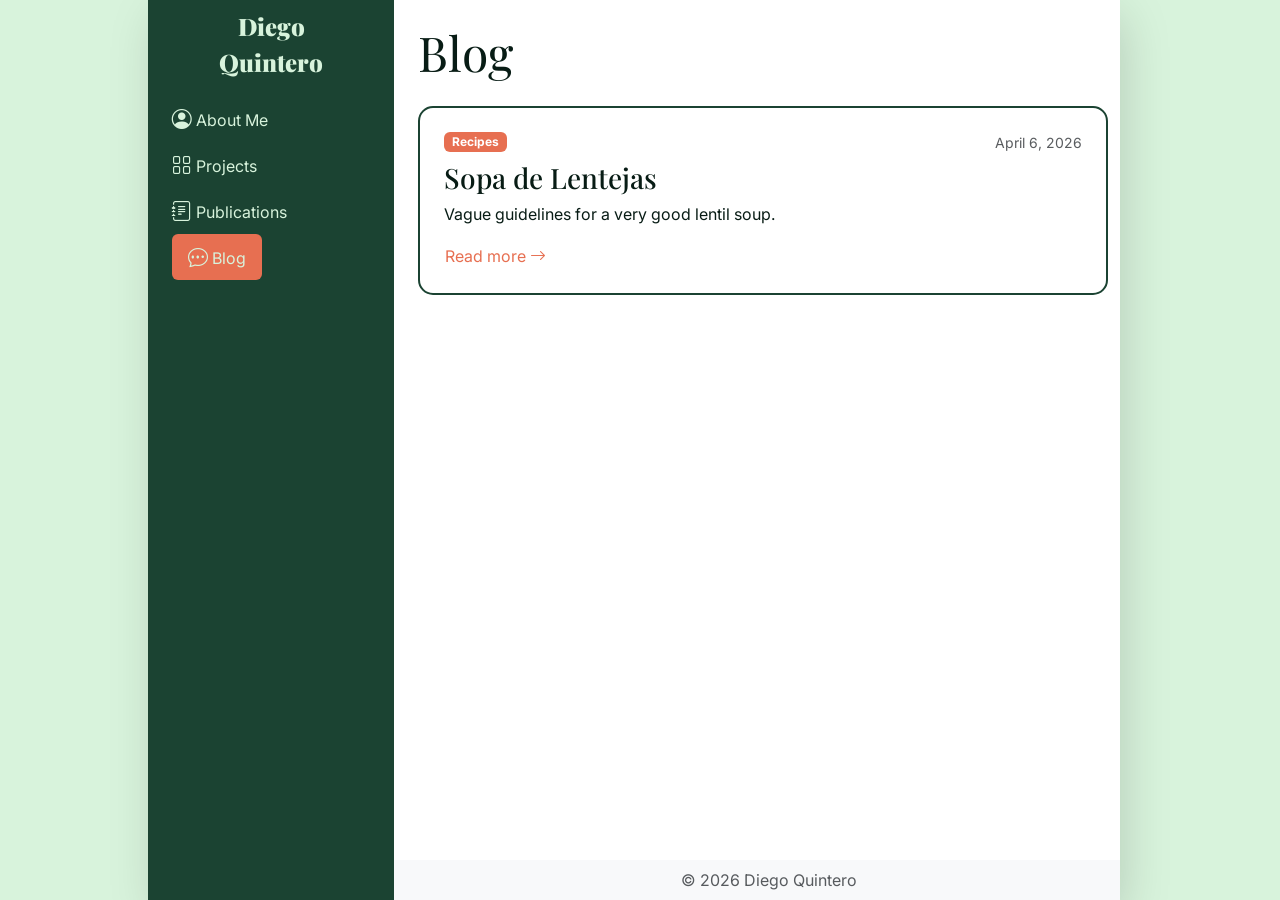
==== blog.html @ bff933f4 "New version" ====
<!DOCTYPE html>
<html lang="en">
    <head>
        <meta charset="utf-8">
        <meta http-equiv="X-UA-Compatible" content="IE=edge">
        <title>Diego Q. | Blog</title>
        <meta name="viewport" content="width=device-width, initial-scale=1">
        <link href="https://cdn.jsdelivr.net/npm/bootstrap@5.1.3/dist/css/bootstrap.min.css" rel="stylesheet">
        <link href="index.css" rel="stylesheet">
    </head>
    <body>
    <div class="container-fluid overflow-hidden d-flex justify-content-center bgcol p-0">
        <div class="col-xl-9 vh-100 bg-white px-sm-0 shadow-lg">
            <div class="row vh-100 overflow-auto">
                <div class="col-12 col-sm-3 col-xl-3 px-sm-2 px-0 bg-dark d-flex sticky-top">
                    <div class="d-flex flex-sm-column flex-row flex-grow-1 align-items-center align-items-sm-center px-3 pt-2 text-white">
                        <a href="index.html" class="d-flex align-items-center pb-sm-3 mb-md-0 text-light text-decoration-none fw-bold container-xs-fluid text-center">
                            <span class="fs-4 container-fluid">D<span class="d-none d-sm-inline">iego<br></span>Q<span class="d-none d-sm-inline">uintero</span> </span>
                        </a>
                        <ul class="nav nav-pills flex-sm-column flex-row flex-nowrap flex-shrink-1 flex-sm-grow-0 flex-grow-1 mb-sm-auto mb-0 justify-content-center align-items-start align-items-sm-start container-fluid" id="menu">
                            <li class="nav-item">
                                <a href="index.html#about" class="nav-link px-sm-0 px-2">
                                    <i class="fs-5 bi-person-circle"></i><span class="ms-1 d-none d-sm-inline">About Me</span>
                                </a>
                            </li>
                            <li>
                                <a href="index.html#projects" class="nav-link px-sm-0 px-2">
                                    <i class="fs-5 bi-grid"></i><span class="ms-1 d-none d-sm-inline">Projects</span></a>
                            </li>
                            <li>
                                <a href="index.html#publications" class="nav-link px-sm-0 px-2">
                                    <i class="fs-5 bi-journal-text"></i><span class="ms-1 d-none d-sm-inline">Publications</span> </a>
                            </li>
                            <li>
                                <a href="blog.html" class="nav-link active" style="background-color: var(--burnt-orange) !important;">
                                    <i class="fs-5 bi-chat-dots"></i><span class="ms-1 d-none d-sm-inline">Blog</span></a>
                            </li>
                        </ul>
                    </div>
                </div>
    
                <div class="col d-flex flex-column h-sm-100 ps-4">
                    <main class="row overflow-auto">
                        <div class="col pt-4 pe-4">
                            <h2 class="display-5 mb-4">Blog</h2>
                            
                            <!-- Blog Entry 1 -->
                            <article class="reveal mb-5 p-4 project-card">
                                <div class="d-flex justify-content-between align-items-start mb-2">
                                    <span class="badge badge-orange">Recipes</span>
                                    <small class="text-muted">April 6, 2026</small>
                                </div>
                                <h3 class="h3">Sopa de Lentejas</h3>
                                <p>Vague guidelines for a very good lentil soup.</p>
                                <a href="blog-entries/receta-sopa-de-lentejas.html" class="btn btn-link p-0 text-decoration-none" style="color: var(--burnt-orange)">Read more <i class="bi bi-arrow-right"></i></a>
                            </article>

                        </div>
                    </main>
                    <footer class="row bg-light py-2 mt-auto">
                        <div class="col text-center">
                            <p class="mb-0 text-muted">&copy; 2026 Diego Quintero</p>
                        </div>
                    </footer>
                </div>
            </div>
        </div>
    </div>
    <script src="script.js"></script>
    </body>
</html>
---- index.css ----
@import url("https://cdn.jsdelivr.net/npm/bootstrap-icons@1.8.0/font/bootstrap-icons.css");
@import url('https://fonts.googleapis.com/css2?family=Inter:wght@400;600&family=Playfair+Display:wght@700;900&display=swap');

:root {
    --forest-green: #1b4332;
    --mint-green: #d8f3dc;
    --burnt-orange: #e76f51;
    --coral: #f4a261;
    --text-dark: #081c15;
}

body {
    font-family: 'Inter', sans-serif;
    color: var(--text-dark);
    background-color: var(--mint-green);
}

h1, h2, h3, h4, h5, h6, .fs-4 {
    font-family: 'Playfair Display', serif;
    font-weight: 900;
    color: var(--text-dark);
}

.bg-dark h1, .bg-dark h2, .bg-dark h3, .bg-dark h4, .bg-dark h5, .bg-dark h6, .bg-dark .fs-4, .bg-dark .nav-link {
    color: var(--mint-green) !important;
}

.bg-dark {
    background-color: var(--forest-green) !important;
}

.bgcol {
    background: var(--mint-green);
}

.nav-link {
    color: var(--mint-green) !important;
    transition: all 0.3s ease;
}

.nav-link:hover {
    color: var(--coral) !important;
    transform: translateX(5px);
}

.btn-primary, .badge-orange {
    background-color: var(--burnt-orange) !important;
    border: none;
    color: white;
}

.btn-primary:hover {
    background-color: var(--coral) !important;
}

footer {
    width: calc(100% + 1.5rem) !important; /* Adjusts for the ps-4 padding */
    margin-left: -1.5rem !important;       /* Pulls it back to the true left edge */
    padding-left: 1.5rem;                  /* Keeps the internal text centered relative to the whole bar */
}

/* Project Cards */
.project-card {
    border: 2px solid var(--forest-green);
    border-radius: 15px;
    transition: transform 0.3s ease, box-shadow 0.3s ease;
    background: white;
}

.project-card:hover {
    transform: translateY(-10px);
    box-shadow: 0 10px 20px rgba(27, 67, 50, 0.2);
}

/* Reveal Animation */
.reveal {
    opacity: 0;
    transform: translateY(30px);
    transition: all 0.8s ease-out;
}

.reveal.active {
    opacity: 1;
    transform: translateY(0);
}

/* Custom Scrollbar */
::-webkit-scrollbar {
    width: 8px;
}
::-webkit-scrollbar-track {
    background: var(--mint-green);
}
::-webkit-scrollbar-thumb {
    background: var(--forest-green);
    border-radius: 10px;
}

@media (min-width: 576px) {
    .h-sm-100 {
        height: 100%;
    }
}

@media (max-width: 576px) {
    .sticky-top.bg-dark {
        height: auto !important;
        /* min-height: 70px; Adjust this to your preferred header height */
        max-height: 70px;
    }
}
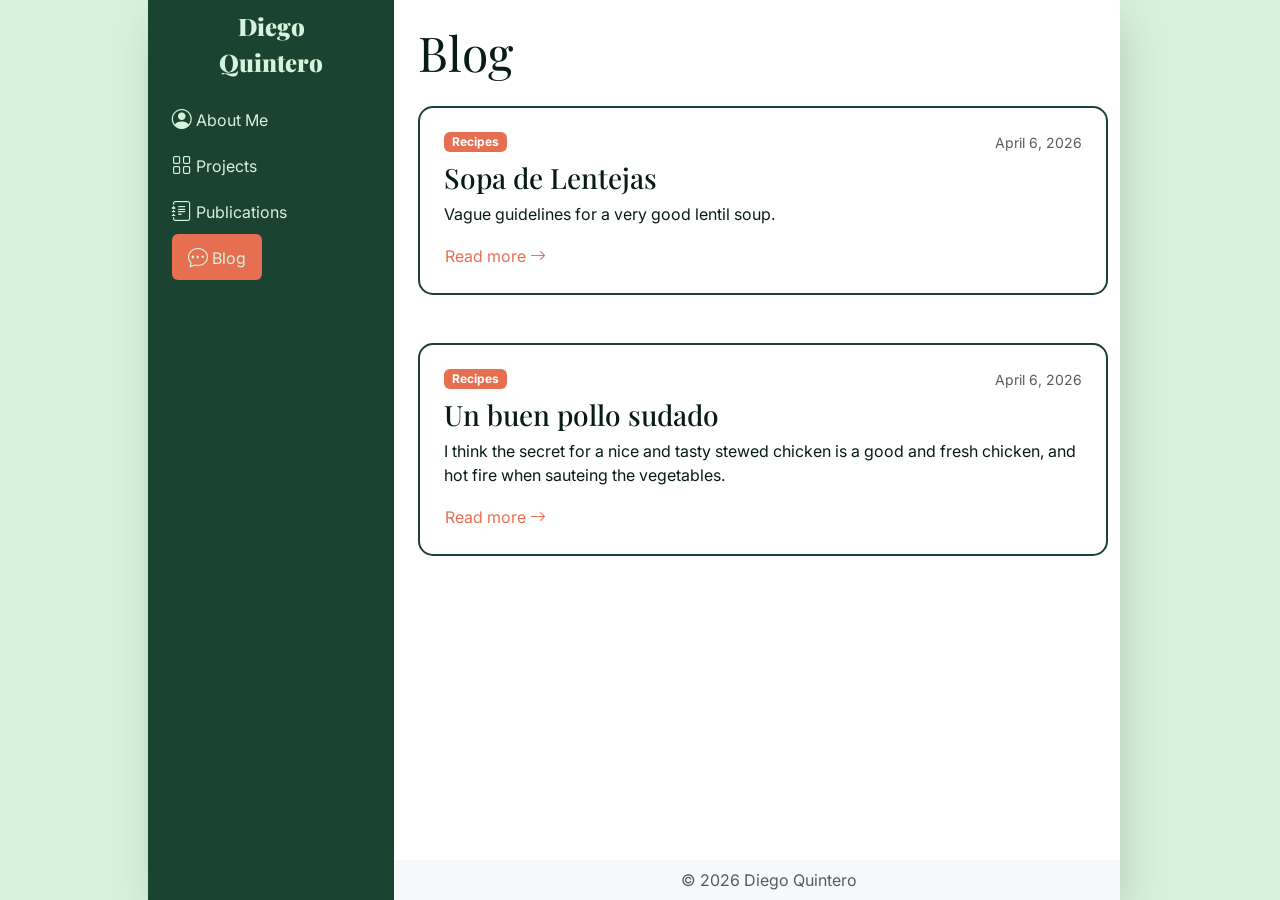
==== commit 9be1127d: "Agregué una receta de pollo sudado" ====
--- a/blog.html
+++ b/blog.html
@@ -55,6 +55,17 @@
                                 <a href="blog-entries/receta-sopa-de-lentejas.html" class="btn btn-link p-0 text-decoration-none" style="color: var(--burnt-orange)">Read more <i class="bi bi-arrow-right"></i></a>
                             </article>
 
+                            <!-- Blog Entry 2 -->
+                            <article class="reveal mb-5 p-4 project-card">
+                                <div class="d-flex justify-content-between align-items-start mb-2">
+                                    <span class="badge badge-orange">Recipes</span>
+                                    <small class="text-muted">April 6, 2026</small>
+                                </div>
+                                <h3 class="h3">Un buen pollo sudado</h3>
+                                <p>I think the secret for a nice and tasty stewed chicken is a good and fresh chicken, and hot fire when sauteing the vegetables.</p>
+                                <a href="blog-entries/receta-pollo-sudado.html" class="btn btn-link p-0 text-decoration-none" style="color: var(--burnt-orange)">Read more <i class="bi bi-arrow-right"></i></a>
+                            </article>
+
                         </div>
                     </main>
                     <footer class="row bg-light py-2 mt-auto">
--- a/index.css
+++ b/index.css
@@ -102,10 +102,9 @@
     }
 }
 
-@media (max-width: 576px) {
+/* @media (max-width: 576px) {
     .sticky-top.bg-dark {
         height: auto !important;
-        /* min-height: 70px; Adjust this to your preferred header height */
         max-height: 70px;
     }
-}+} */
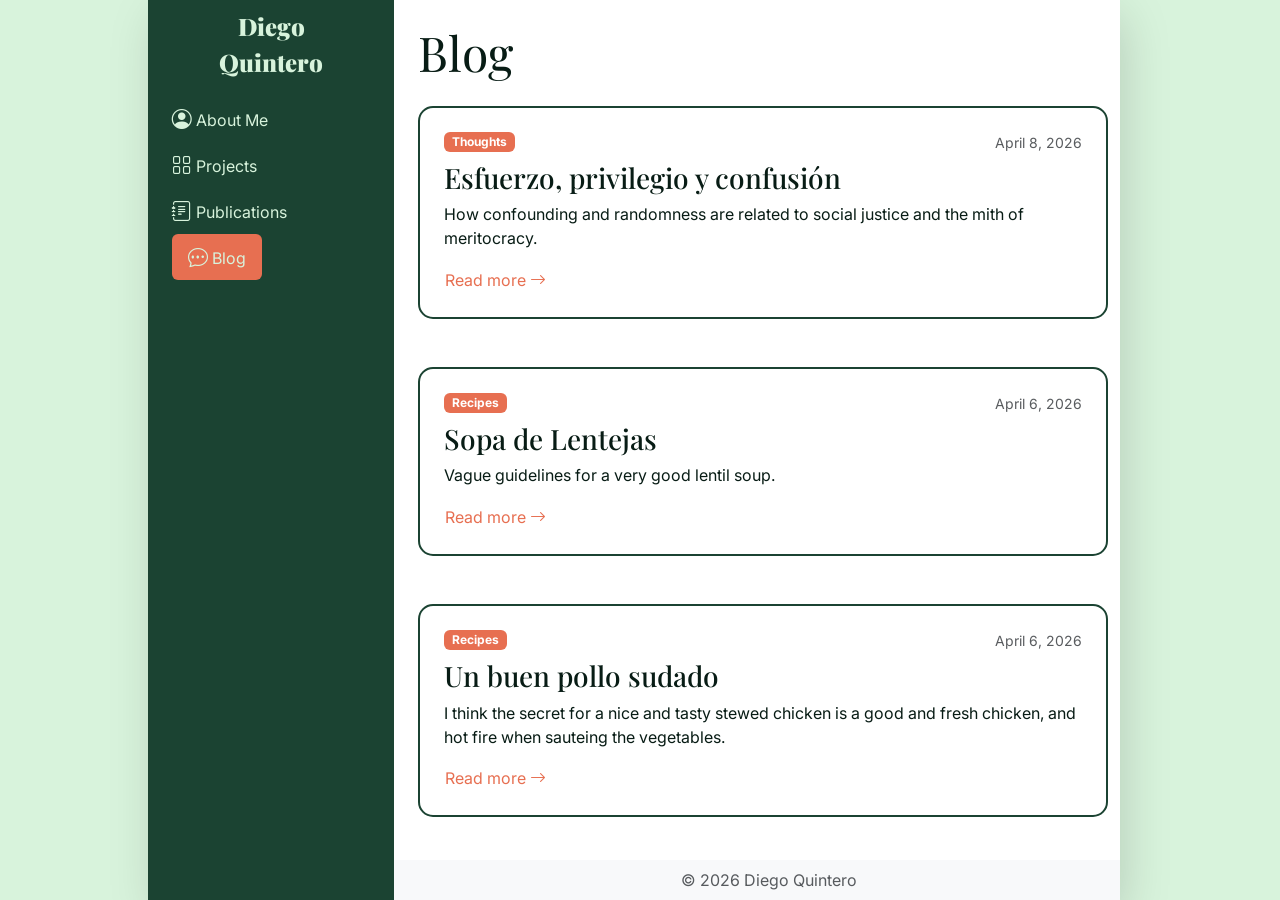
==== commit cc961c66: "Agregué links a receta de pancakes y pesto" ====
--- a/blog.html
+++ b/blog.html
@@ -1,49 +1,73 @@
 <!DOCTYPE html>
 <html lang="en">
-    <head>
-        <meta charset="utf-8">
-        <meta http-equiv="X-UA-Compatible" content="IE=edge">
-        <title>Diego Q. | Blog</title>
-        <meta name="viewport" content="width=device-width, initial-scale=1">
-        <link href="https://cdn.jsdelivr.net/npm/bootstrap@5.1.3/dist/css/bootstrap.min.css" rel="stylesheet">
-        <link href="index.css" rel="stylesheet">
-    </head>
-    <body>
+
+<head>
+    <meta charset="utf-8">
+    <meta http-equiv="X-UA-Compatible" content="IE=edge">
+    <title>Diego Q. | Blog</title>
+    <meta name="viewport" content="width=device-width, initial-scale=1">
+    <link href="https://cdn.jsdelivr.net/npm/bootstrap@5.1.3/dist/css/bootstrap.min.css" rel="stylesheet">
+    <link href="index.css" rel="stylesheet">
+</head>
+
+<body>
     <div class="container-fluid overflow-hidden d-flex justify-content-center bgcol p-0">
         <div class="col-xl-9 vh-100 bg-white px-sm-0 shadow-lg">
             <div class="row vh-100 overflow-auto">
                 <div class="col-12 col-sm-3 col-xl-3 px-sm-2 px-0 bg-dark d-flex sticky-top">
-                    <div class="d-flex flex-sm-column flex-row flex-grow-1 align-items-center align-items-sm-center px-3 pt-2 text-white">
-                        <a href="index.html" class="d-flex align-items-center pb-sm-3 mb-md-0 text-light text-decoration-none fw-bold container-xs-fluid text-center">
-                            <span class="fs-4 container-fluid">D<span class="d-none d-sm-inline">iego<br></span>Q<span class="d-none d-sm-inline">uintero</span> </span>
+                    <div
+                        class="d-flex flex-sm-column flex-row flex-grow-1 align-items-center align-items-sm-center px-3 pt-2 text-white">
+                        <a href="index.html"
+                            class="d-flex align-items-center pb-sm-3 mb-md-0 text-light text-decoration-none fw-bold container-xs-fluid text-center">
+                            <span class="fs-4 container-fluid">D<span class="d-none d-sm-inline">iego<br></span>Q<span
+                                    class="d-none d-sm-inline">uintero</span> </span>
                         </a>
-                        <ul class="nav nav-pills flex-sm-column flex-row flex-nowrap flex-shrink-1 flex-sm-grow-0 flex-grow-1 mb-sm-auto mb-0 justify-content-center align-items-start align-items-sm-start container-fluid" id="menu">
+                        <ul class="nav nav-pills flex-sm-column flex-row flex-nowrap flex-shrink-1 flex-sm-grow-0 flex-grow-1 mb-sm-auto mb-0 justify-content-center align-items-start align-items-sm-start container-fluid"
+                            id="menu">
                             <li class="nav-item">
                                 <a href="index.html#about" class="nav-link px-sm-0 px-2">
-                                    <i class="fs-5 bi-person-circle"></i><span class="ms-1 d-none d-sm-inline">About Me</span>
+                                    <i class="fs-5 bi-person-circle"></i><span class="ms-1 d-none d-sm-inline">About
+                                        Me</span>
                                 </a>
                             </li>
                             <li>
                                 <a href="index.html#projects" class="nav-link px-sm-0 px-2">
-                                    <i class="fs-5 bi-grid"></i><span class="ms-1 d-none d-sm-inline">Projects</span></a>
+                                    <i class="fs-5 bi-grid"></i><span
+                                        class="ms-1 d-none d-sm-inline">Projects</span></a>
                             </li>
                             <li>
                                 <a href="index.html#publications" class="nav-link px-sm-0 px-2">
-                                    <i class="fs-5 bi-journal-text"></i><span class="ms-1 d-none d-sm-inline">Publications</span> </a>
+                                    <i class="fs-5 bi-journal-text"></i><span
+                                        class="ms-1 d-none d-sm-inline">Publications</span> </a>
                             </li>
                             <li>
-                                <a href="blog.html" class="nav-link active" style="background-color: var(--burnt-orange) !important;">
-                                    <i class="fs-5 bi-chat-dots"></i><span class="ms-1 d-none d-sm-inline">Blog</span></a>
+                                <a href="blog.html" class="nav-link active"
+                                    style="background-color: var(--burnt-orange) !important;">
+                                    <i class="fs-5 bi-chat-dots"></i><span
+                                        class="ms-1 d-none d-sm-inline">Blog</span></a>
                             </li>
                         </ul>
                     </div>
                 </div>
-    
+
                 <div class="col d-flex flex-column h-sm-100 ps-4">
                     <main class="row overflow-auto">
                         <div class="col pt-4 pe-4">
                             <h2 class="display-5 mb-4">Blog</h2>
-                            
+
+                            <article class="reveal mb-5 p-4 project-card">
+                                <div class="d-flex justify-content-between align-items-start mb-2">
+                                    <span class="badge badge-orange">Thoughts</span>
+                                    <small class="text-muted">April 8, 2026</small>
+                                </div>
+                                <h3 class="h3">Esfuerzo, privilegio y confusión</h3>
+                                <p>How confounding and randomness are related to social justice and the mith of
+                                    meritocracy.</p>
+                                <a href="blog-entries/privilegio-y-confusion.html"
+                                    class="btn btn-link p-0 text-decoration-none"
+                                    style="color: var(--burnt-orange)">Read more <i class="bi bi-arrow-right"></i></a>
+                            </article>
+
                             <!-- Blog Entry 1 -->
                             <article class="reveal mb-5 p-4 project-card">
                                 <div class="d-flex justify-content-between align-items-start mb-2">
@@ -52,7 +76,9 @@
                                 </div>
                                 <h3 class="h3">Sopa de Lentejas</h3>
                                 <p>Vague guidelines for a very good lentil soup.</p>
-                                <a href="blog-entries/receta-sopa-de-lentejas.html" class="btn btn-link p-0 text-decoration-none" style="color: var(--burnt-orange)">Read more <i class="bi bi-arrow-right"></i></a>
+                                <a href="blog-entries/receta-sopa-de-lentejas.html"
+                                    class="btn btn-link p-0 text-decoration-none"
+                                    style="color: var(--burnt-orange)">Read more <i class="bi bi-arrow-right"></i></a>
                             </article>
 
                             <!-- Blog Entry 2 -->
@@ -62,8 +88,38 @@
                                     <small class="text-muted">April 6, 2026</small>
                                 </div>
                                 <h3 class="h3">Un buen pollo sudado</h3>
-                                <p>I think the secret for a nice and tasty stewed chicken is a good and fresh chicken, and hot fire when sauteing the vegetables.</p>
-                                <a href="blog-entries/receta-pollo-sudado.html" class="btn btn-link p-0 text-decoration-none" style="color: var(--burnt-orange)">Read more <i class="bi bi-arrow-right"></i></a>
+                                <p>I think the secret for a nice and tasty stewed chicken is a good and fresh chicken,
+                                    and hot fire when sauteing the vegetables.</p>
+                                <a href="blog-entries/receta-pollo-sudado.html"
+                                    class="btn btn-link p-0 text-decoration-none"
+                                    style="color: var(--burnt-orange)">Read more <i class="bi bi-arrow-right"></i></a>
+                            </article>
+
+                            <!-- Blog Entry 3 -->
+                            <article class="reveal mb-5 p-4 project-card">
+                                <div class="d-flex justify-content-between align-items-start mb-2">
+                                    <span class="badge badge-orange">Recipes</span>
+                                    <small class="text-muted">April 6, 2026</small>
+                                </div>
+                                <h3 class="h3">Buttermilk pancakes</h3>
+                                <p>A buttermilk pancake recipe that has worked for me.</p>
+                                <a href="https://sugarspunrun.com/buttermilk-pancakes/"
+                                    class="btn btn-link p-0 text-decoration-none" style="color: var(--burnt-orange)">Go
+                                    to recipe<i class="bi bi-arrow-right"></i></a>
+                            </article>
+
+                            <!-- Blog Entry 4 -->
+                            <article class="reveal mb-5 p-4 project-card">
+                                <div class="d-flex justify-content-between align-items-start mb-2">
+                                    <span class="badge badge-orange">Recipes</span>
+                                    <small class="text-muted">April 6, 2026</small>
+                                </div>
+                                <h3 class="h3">Pecan pesto</h3>
+                                <p>A pesto recipe using pecans. Good served with pasta mixed with tuna, green tomato,
+                                    and red spicy peppers.</p>
+                                <a href="https://www.allrecipes.com/recipe/215754/basil-pecan-pesto/"
+                                    class="btn btn-link p-0 text-decoration-none" style="color: var(--burnt-orange)">Go
+                                    to recipe<i class="bi bi-arrow-right"></i></a>
                             </article>
 
                         </div>
@@ -78,5 +134,6 @@
         </div>
     </div>
     <script src="script.js"></script>
-    </body>
-</html>
+</body>
+
+</html>
